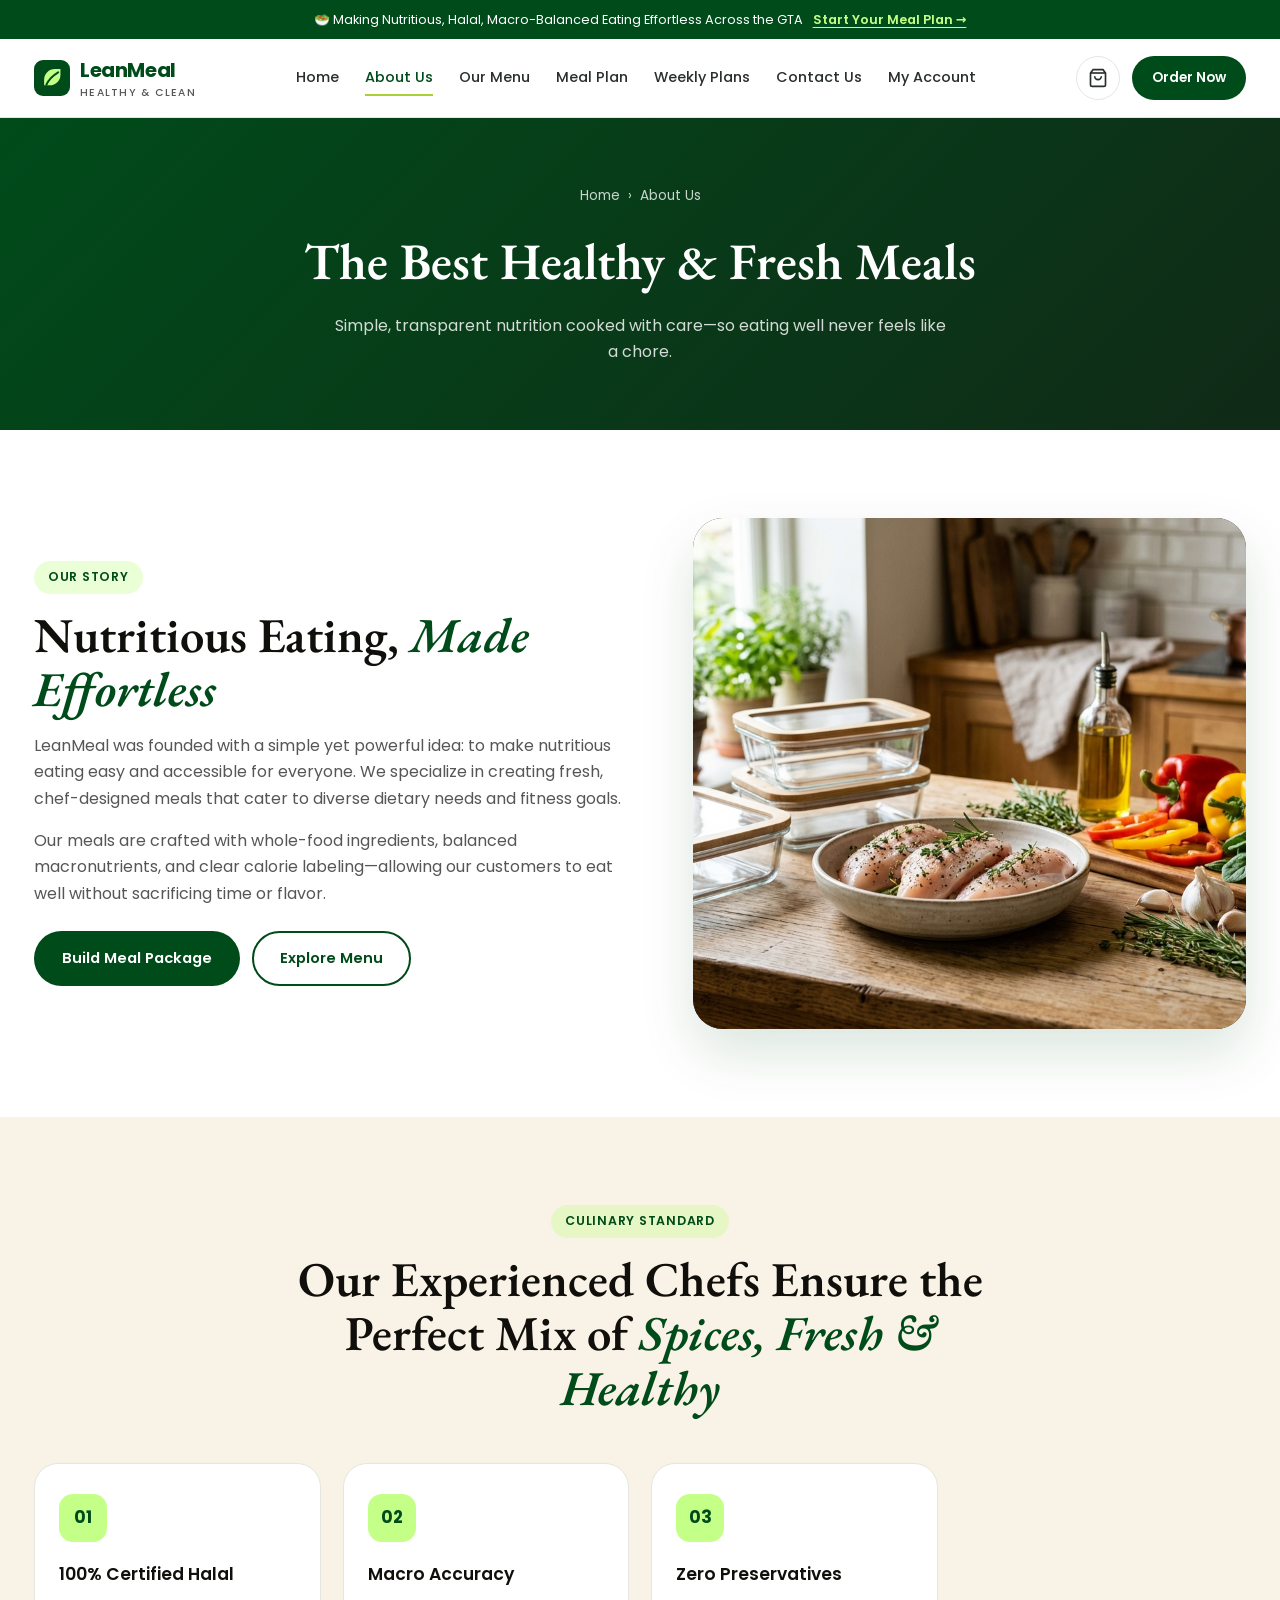
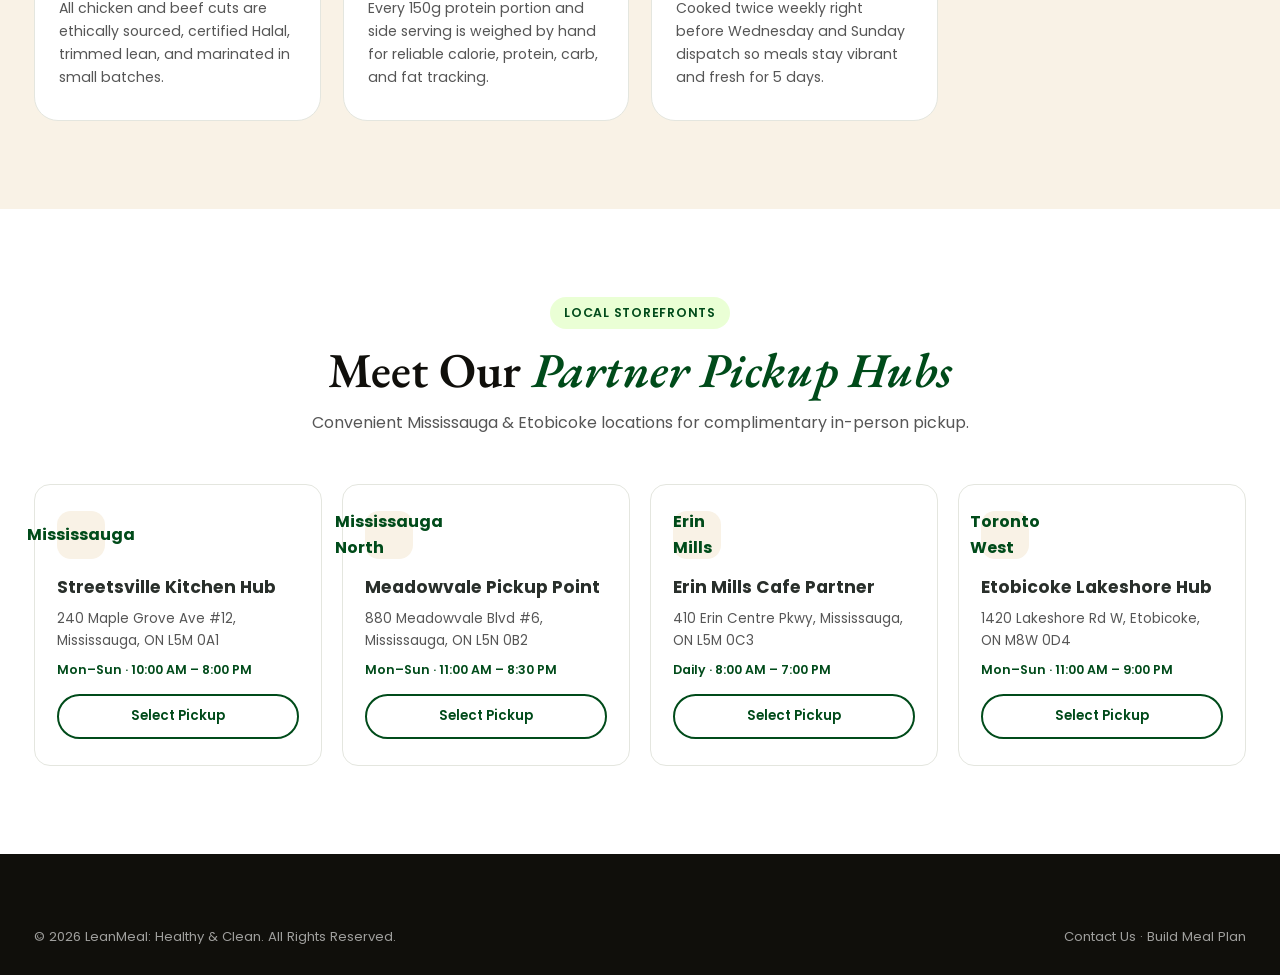
==== about-us.html @ 625c0665 "Initial commit: LeanMeal Healthy & Clean Meal Prep HTML5 Template" ====
<!DOCTYPE html>
<html lang="en">
<head>
  <meta charset="UTF-8" />
  <meta name="viewport" content="width=device-width, initial-scale=1.0" />
  <title>About Us — LeanMeal: Healthy &amp; Clean</title>
  <link rel="icon" href="assets/images/favicon.svg" type="image/svg+xml" />
  <link rel="stylesheet" href="assets/css/style.css" />
</head>
<body>

  <div class="lm-topbar">
    <div class="lm-container lm-topbar-inner">
      <span>🥗 Making Nutritious, Halal, Macro-Balanced Eating Effortless Across the GTA</span>
      <a href="meal-plan.html">Start Your Meal Plan →</a>
    </div>
  </div>

  <header class="lm-header">
    <div class="lm-container lm-header-inner">
      <a href="index.html" class="lm-logo" aria-label="LeanMeal Home">
        <svg width="36" height="36" viewBox="0 0 64 64" fill="none" aria-hidden="true">
          <rect width="64" height="64" rx="16" fill="#004B1A"/>
          <path d="M18 35C18 24.5066 26.5066 16 37 16H47V26C47 36.4934 38.4934 45 28 45H18V35Z" fill="#C4FF88"/>
          <path d="M22 44C26 35 33 28 43 22" stroke="#004B1A" stroke-width="3.5" stroke-linecap="round"/>
        </svg>
        <div>LeanMeal <span class="lm-logo-sub">Healthy &amp; Clean</span></div>
      </a>

      <nav class="lm-nav" aria-label="Primary">
        <a href="index.html">Home</a>
        <a href="about-us.html" class="active">About Us</a>
        <a href="our-menu.html">Our Menu</a>
        <a href="meal-plan.html">Meal Plan</a>
        <a href="shop.html">Weekly Plans</a>
        <a href="contact-us.html">Contact Us</a>
        <a href="account.html">My Account</a>
      </nav>

      <div class="lm-header-actions">
        <button type="button" class="lm-cart-btn" data-open-cart aria-label="Open shopping bag">
          <svg width="20" height="20" viewBox="0 0 24 24" fill="none" stroke="currentColor" stroke-width="2">
            <path d="M6 2L3 6v14a2 2 0 0 0 2 2h14a2 2 0 0 0 2-2V6l-3-4z"/>
            <line x1="3" y1="6" x2="21" y2="6"/>
            <path d="M16 10a4 4 0 0 1-8 0"/>
          </svg>
          <span class="lm-cart-badge" data-cart-count style="display:none;">0</span>
        </button>
        <a href="meal-plan.html" class="lm-btn lm-btn-primary lm-btn-sm">Order Now</a>
        <button type="button" class="lm-burger" data-open-mobile aria-label="Open menu">
          <svg width="22" height="22" viewBox="0 0 24 24" fill="none" stroke="currentColor" stroke-width="2">
            <line x1="3" y1="6" x2="21" y2="6"/>
            <line x1="3" y1="12" x2="21" y2="12"/>
            <line x1="3" y1="18" x2="21" y2="18"/>
          </svg>
        </button>
      </div>
    </div>
  </header>

  <section class="lm-page-banner">
    <div class="lm-container">
      <div class="lm-breadcrumb"><a href="index.html">Home</a> <span>›</span> <span>About Us</span></div>
      <h1>The Best Healthy &amp; Fresh Meals</h1>
      <p style="margin:0 auto; max-width:620px; color:rgba(255,255,255,0.82);">
        Simple, transparent nutrition cooked with care—so eating well never feels like a chore.
      </p>
    </div>
  </section>

  <main>
    <section class="lm-section">
      <div class="lm-container lm-hero-grid">
        <div>
          <span class="lm-eyebrow">Our Story</span>
          <h2 class="lm-section-title">Nutritious Eating, <em>Made Effortless</em></h2>
          <p style="color:var(--lm-muted); margin-bottom:16px;">
            LeanMeal was founded with a simple yet powerful idea: to make nutritious eating easy and accessible for everyone. We specialize in creating fresh, chef-designed meals that cater to diverse dietary needs and fitness goals.
          </p>
          <p style="color:var(--lm-muted); margin-bottom:24px;">
            Our meals are crafted with whole-food ingredients, balanced macronutrients, and clear calorie labeling—allowing our customers to eat well without sacrificing time or flavor.
          </p>
          <div style="display:flex; gap:12px; flex-wrap:wrap;">
            <a href="meal-plan.html" class="lm-btn lm-btn-primary">Build Meal Package</a>
            <a href="our-menu.html" class="lm-btn lm-btn-outline">Explore Menu</a>
          </div>
        </div>
        <div class="lm-hero-frame">
          <img src="assets/images/about-kitchen.png" alt="Fresh ingredients on chef preparation table" />
        </div>
      </div>
    </section>

    <section class="lm-section lm-section-cream">
      <div class="lm-container">
        <div class="lm-section-header">
          <span class="lm-eyebrow">Culinary Standard</span>
          <h2 class="lm-section-title">Our Experienced Chefs Ensure the Perfect Mix of <em>Spices, Fresh &amp; Healthy</em></h2>
        </div>

        <div class="lm-steps-grid lm-steps-grid-3">
          <article class="lm-step-card">
            <div class="lm-step-num">01</div>
            <h3>100% Certified Halal</h3>
            <p>All chicken and beef cuts are ethically sourced, certified Halal, trimmed lean, and marinated in small batches.</p>
          </article>
          <article class="lm-step-card">
            <div class="lm-step-num">02</div>
            <h3>Macro Accuracy</h3>
            <p>Every 150g protein portion and side serving is weighed by hand for reliable calorie, protein, carb, and fat tracking.</p>
          </article>
          <article class="lm-step-card">
            <div class="lm-step-num">03</div>
            <h3>Zero Preservatives</h3>
            <p>Cooked twice weekly right before Wednesday and Sunday dispatch so meals stay vibrant and fresh for 5 days.</p>
          </article>
        </div>
      </div>
    </section>

    <section class="lm-section">
      <div class="lm-container">
        <div class="lm-section-header">
          <span class="lm-eyebrow">Local Storefronts</span>
          <h2 class="lm-section-title">Meet Our <em>Partner Pickup Hubs</em></h2>
          <p class="lm-section-lead">Convenient Mississauga &amp; Etobicoke locations for complimentary in-person pickup.</p>
        </div>
        <div class="lm-partners-grid" id="lm-about-partners"></div>
      </div>
    </section>
  </main>

  <footer class="lm-footer">
    <div class="lm-container">
      <div class="lm-footer-bottom" style="padding-top:0;">
        <span>&copy; 2026 LeanMeal: Healthy &amp; Clean. All Rights Reserved.</span>
        <span><a href="contact-us.html">Contact Us</a> · <a href="meal-plan.html">Build Meal Plan</a></span>
      </div>
    </div>
  </footer>

  <script src="assets/js/data.js"></script>
  <script src="assets/js/app.js"></script>
  <script>
    document.addEventListener('DOMContentLoaded', () => {
      const Data = window.LEANMEAL_DATA;
      const App = window.LeanMealApp;
      const el = document.getElementById('lm-about-partners');
      if (el) {
        el.innerHTML = Data.partners.map(p => `
          <article class="lm-partner-card">
            <div>
              <div class="lm-partner-badge">${App.escapeHtml(p.badge)}</div>
              <h3 style="margin:14px 0 6px; font-size:1.08rem;">${App.escapeHtml(p.name)}</h3>
              <p style="margin:0 0 8px; font-size:0.84rem; color:var(--lm-muted);">${App.escapeHtml(p.address)}</p>
              <div style="font-size:0.78rem; font-weight:600; color:var(--lm-forest);">${App.escapeHtml(p.hours)}</div>
            </div>
            <a href="meal-plan.html" class="lm-btn lm-btn-outline lm-btn-sm">Select Pickup</a>
          </article>
        `).join('');
      }
    });
  </script>
</body>
</html>
---- assets/css/style.css ----
/* ==========================================================================
   LeanMeal — Healthy & Clean Meal Prep Template
   Design Tokens, Layout System, Wizard, Cart & Responsive Styles
   ========================================================================== */

@import url('https://fonts.googleapis.com/css2?family=EB+Garamond:ital,wght@0,400..700;1,400..700&family=Poppins:wght@300;400;500;600;700;800&display=swap');

:root {
  --lm-forest: #004b1a;
  --lm-forest-deep: #003512;
  --lm-lime: #c4ff88;
  --lm-lime-rich: #abcf36;
  --lm-lime-hover: #8ab928;
  --lm-slate: #292f2b;
  --lm-ink: #100f0b;
  --lm-muted: #565656;
  --lm-cream: #f9f2e6;
  --lm-cream-soft: #fcfaf5;
  --lm-mist: #f4f6f2;
  --lm-white: #ffffff;
  --lm-border: #e4e6df;
  --lm-danger: #c62828;
  --lm-success: #2e7d32;
  --lm-font-sans: 'Poppins', system-ui, -apple-system, sans-serif;
  --lm-font-serif: 'EB Garamond', Georgia, serif;
  --lm-radius-sm: 10px;
  --lm-radius-md: 16px;
  --lm-radius-lg: 24px;
  --lm-radius-pill: 999px;
  --lm-shadow-sm: 0 4px 16px rgba(16, 15, 11, 0.05);
  --lm-shadow-md: 0 12px 32px rgba(16, 15, 11, 0.08);
  --lm-shadow-lg: 0 24px 54px rgba(0, 75, 26, 0.14);
  --lm-transition: all 0.28s cubic-bezier(0.22, 1, 0.36, 1);
}

*, *::before, *::after {
  box-sizing: border-box;
}

html {
  scroll-behavior: smooth;
  font-size: 16px;
}

body {
  margin: 0;
  font-family: var(--lm-font-sans);
  color: var(--lm-slate);
  background-color: var(--lm-white);
  line-height: 1.65;
  -webkit-font-smoothing: antialiased;
  overflow-x: clip;
}

img {
  max-width: 100%;
  display: block;
}

a {
  color: inherit;
  text-decoration: none;
}

button, input, select, textarea {
  font-family: inherit;
}

.lm-container {
  width: 100%;
  max-width: 1260px;
  margin: 0 auto;
  padding: 0 24px;
}

.lm-serif {
  font-family: var(--lm-font-serif);
}

.lm-eyebrow {
  display: inline-flex;
  align-items: center;
  gap: 8px;
  padding: 6px 14px;
  border-radius: var(--lm-radius-pill);
  background: rgba(196, 255, 136, 0.35);
  color: var(--lm-forest);
  font-size: 0.78rem;
  font-weight: 600;
  letter-spacing: 0.06em;
  text-transform: uppercase;
}

.lm-eyebrow-dark {
  background: rgba(196, 255, 136, 0.16);
  color: var(--lm-lime);
}

.lm-section {
  padding: 88px 0;
}

.lm-section-cream {
  background-color: var(--lm-cream);
}

.lm-section-mist {
  background-color: var(--lm-mist);
}

.lm-section-dark {
  background-color: var(--lm-slate);
  color: var(--lm-white);
}

.lm-section-forest {
  background: linear-gradient(135deg, var(--lm-forest) 0%, #0a3618 100%);
  color: var(--lm-white);
}

.lm-section-header {
  max-width: 720px;
  margin: 0 auto 48px;
  text-align: center;
}

.lm-section-title {
  margin: 14px 0 12px;
  font-family: var(--lm-font-serif);
  font-size: clamp(2.1rem, 3.8vw, 3.25rem);
  font-weight: 600;
  line-height: 1.12;
  color: var(--lm-ink);
}

.lm-section-dark .lm-section-title,
.lm-section-forest .lm-section-title {
  color: var(--lm-white);
}

.lm-section-title em {
  font-style: italic;
  color: var(--lm-forest);
}

.lm-section-dark .lm-section-title em,
.lm-section-forest .lm-section-title em {
  color: var(--lm-lime);
}

.lm-section-lead {
  margin: 0;
  color: var(--lm-muted);
  font-size: 1rem;
}

.lm-section-dark .lm-section-lead,
.lm-section-forest .lm-section-lead {
  color: rgba(255, 255, 255, 0.8);
}

/* Buttons */
.lm-btn {
  display: inline-flex;
  align-items: center;
  justify-content: center;
  gap: 8px;
  padding: 13px 26px;
  border-radius: var(--lm-radius-pill);
  font-size: 0.92rem;
  font-weight: 600;
  border: 2px solid transparent;
  cursor: pointer;
  transition: var(--lm-transition);
  white-space: nowrap;
}

.lm-btn-primary {
  background-color: var(--lm-forest);
  color: var(--lm-white);
}

.lm-btn-primary:hover {
  background-color: var(--lm-forest-deep);
  transform: translateY(-2px);
  box-shadow: var(--lm-shadow-md);
}

.lm-btn-lime {
  background-color: var(--lm-lime);
  color: var(--lm-forest);
}

.lm-btn-lime:hover {
  background-color: #b4f570;
  transform: translateY(-2px);
  box-shadow: 0 10px 26px rgba(196, 255, 136, 0.35);
}

.lm-btn-outline {
  background-color: transparent;
  border-color: var(--lm-forest);
  color: var(--lm-forest);
}

.lm-btn-outline:hover {
  background-color: var(--lm-forest);
  color: var(--lm-white);
}

.lm-btn-outline-light {
  background-color: transparent;
  border-color: rgba(255, 255, 255, 0.4);
  color: var(--lm-white);
}

.lm-btn-outline-light:hover {
  border-color: var(--lm-lime);
  color: var(--lm-lime);
}

.lm-btn-sm {
  padding: 9px 18px;
  font-size: 0.84rem;
}

.lm-btn:disabled {
  opacity: 0.48;
  cursor: not-allowed;
  transform: none !important;
}

/* Announcement Bar */
.lm-topbar {
  background-color: var(--lm-forest);
  color: var(--lm-white);
  font-size: 0.8rem;
  padding: 9px 0;
  text-align: center;
}

.lm-topbar-inner {
  display: flex;
  align-items: center;
  justify-content: center;
  flex-wrap: wrap;
  gap: 10px;
}

.lm-topbar a {
  color: var(--lm-lime);
  font-weight: 600;
  text-decoration: underline;
  text-underline-offset: 3px;
}

/* Header & Navigation */
.lm-header {
  position: sticky;
  top: 0;
  z-index: 900;
  background: rgba(255, 255, 255, 0.94);
  backdrop-filter: blur(14px);
  border-bottom: 1px solid var(--lm-border);
  transition: var(--lm-transition);
}

.lm-header.scrolled {
  box-shadow: var(--lm-shadow-sm);
}

.lm-header-inner {
  display: flex;
  align-items: center;
  justify-content: space-between;
  gap: 20px;
  height: 78px;
}

.lm-logo {
  display: inline-flex;
  align-items: center;
  gap: 10px;
  font-weight: 700;
  font-size: 1.25rem;
  color: var(--lm-forest);
  letter-spacing: -0.02em;
}

.lm-logo-sub {
  display: block;
  font-size: 0.66rem;
  font-weight: 500;
  letter-spacing: 0.12em;
  text-transform: uppercase;
  color: var(--lm-muted);
  margin-top: -3px;
}

.lm-nav {
  display: flex;
  align-items: center;
  gap: 26px;
}

.lm-nav a {
  font-size: 0.9rem;
  font-weight: 500;
  color: var(--lm-slate);
  position: relative;
  padding: 6px 0;
  transition: color 0.2s ease;
}

.lm-nav a:hover,
.lm-nav a.active {
  color: var(--lm-forest);
}

.lm-nav a::after {
  content: '';
  position: absolute;
  left: 0;
  bottom: 0;
  width: 0;
  height: 2px;
  background: var(--lm-lime-rich);
  transition: width 0.25s ease;
}

.lm-nav a:hover::after,
.lm-nav a.active::after {
  width: 100%;
}

.lm-header-actions {
  display: flex;
  align-items: center;
  gap: 12px;
}

.lm-cart-btn {
  position: relative;
  width: 44px;
  height: 44px;
  border-radius: 50%;
  border: 1px solid var(--lm-border);
  background: var(--lm-white);
  color: var(--lm-slate);
  display: inline-flex;
  align-items: center;
  justify-content: center;
  cursor: pointer;
  transition: var(--lm-transition);
}

.lm-cart-btn:hover {
  border-color: var(--lm-forest);
  color: var(--lm-forest);
  background: var(--lm-mist);
}

.lm-cart-badge {
  position: absolute;
  top: -4px;
  right: -4px;
  min-width: 20px;
  height: 20px;
  padding: 0 5px;
  border-radius: 999px;
  background: var(--lm-forest);
  color: var(--lm-lime);
  font-size: 0.7rem;
  font-weight: 700;
  display: inline-flex;
  align-items: center;
  justify-content: center;
}

.lm-burger {
  display: none;
  width: 44px;
  height: 44px;
  border-radius: 10px;
  border: 1px solid var(--lm-border);
  background: var(--lm-white);
  color: var(--lm-slate);
  align-items: center;
  justify-content: center;
  cursor: pointer;
}

/* Mobile Drawer */
.lm-mobile-nav {
  position: fixed;
  inset: 0;
  z-index: 1100;
  display: none;
}

.lm-mobile-nav.open {
  display: block;
}

.lm-backdrop {
  position: absolute;
  inset: 0;
  background: rgba(16, 15, 11, 0.55);
  backdrop-filter: blur(4px);
}

.lm-mobile-panel {
  position: absolute;
  top: 0;
  right: 0;
  width: min(340px, 88vw);
  height: 100%;
  background: var(--lm-white);
  padding: 24px;
  display: flex;
  flex-direction: column;
  gap: 18px;
  box-shadow: var(--lm-shadow-lg);
  overflow-y: auto;
}

.lm-mobile-links {
  display: flex;
  flex-direction: column;
  gap: 6px;
}

.lm-mobile-links a {
  padding: 12px 14px;
  border-radius: var(--lm-radius-sm);
  font-weight: 500;
  color: var(--lm-slate);
}

.lm-mobile-links a.active,
.lm-mobile-links a:hover {
  background: var(--lm-mist);
  color: var(--lm-forest);
}

/* Hero Section */
.lm-hero {
  background: linear-gradient(180deg, var(--lm-cream) 0%, #ffffff 100%);
  padding: 58px 0 84px;
  position: relative;
  overflow: hidden;
}

.lm-hero-grid {
  display: grid;
  grid-template-columns: 1.05fr 0.95fr;
  gap: 48px;
  align-items: center;
}

.lm-hero-title {
  margin: 18px 0 18px;
  font-family: var(--lm-font-serif);
  font-size: clamp(2.7rem, 5vw, 4.35rem);
  font-weight: 600;
  line-height: 1.04;
  color: var(--lm-ink);
}

.lm-hero-title em {
  font-style: italic;
  color: var(--lm-forest);
}

.lm-hero-copy {
  font-size: 1.05rem;
  color: var(--lm-muted);
  margin: 0 0 28px;
  max-width: 560px;
}

.lm-hero-cta {
  display: flex;
  flex-wrap: wrap;
  gap: 14px;
  margin-bottom: 34px;
}

.lm-hero-stats {
  display: grid;
  grid-template-columns: repeat(3, minmax(0, 1fr));
  gap: 16px;
  padding-top: 24px;
  border-top: 1px solid var(--lm-border);
}

.lm-stat-num {
  font-family: var(--lm-font-serif);
  font-size: 1.85rem;
  font-weight: 700;
  color: var(--lm-forest);
  line-height: 1;
}

.lm-stat-label {
  font-size: 0.78rem;
  color: var(--lm-muted);
  margin-top: 4px;
}

.lm-hero-visual {
  position: relative;
}

.lm-hero-frame {
  border-radius: 30px;
  overflow: hidden;
  box-shadow: var(--lm-shadow-lg);
  aspect-ratio: 4 / 3.7;
  background: var(--lm-slate);
}

.lm-hero-frame img {
  width: 100%;
  height: 100%;
  object-fit: cover;
}

.lm-float-card {
  position: absolute;
  background: rgba(255, 255, 255, 0.96);
  backdrop-filter: blur(12px);
  border-radius: var(--lm-radius-md);
  padding: 14px 18px;
  box-shadow: var(--lm-shadow-md);
  border: 1px solid rgba(0, 75, 26, 0.08);
}

.lm-float-top {
  top: 22px;
  left: -22px;
}

.lm-float-bottom {
  bottom: 24px;
  right: -18px;
  display: flex;
  align-items: center;
  gap: 12px;
}

.lm-macro-pill-row {
  display: flex;
  flex-wrap: wrap;
  gap: 6px;
  margin-top: 8px;
}

.lm-macro-pill {
  display: inline-flex;
  align-items: center;
  gap: 4px;
  padding: 3px 9px;
  border-radius: var(--lm-radius-pill);
  font-size: 0.72rem;
  font-weight: 600;
  background: var(--lm-mist);
  color: var(--lm-slate);
}

.lm-macro-pill.pro {
  background: rgba(196, 255, 136, 0.45);
  color: var(--lm-forest);
}

/* 4-Step & 3-Step Process */
.lm-steps-grid-3 {
  grid-template-columns: repeat(3, minmax(0, 1fr));
}

.lm-modal-split {
  display: grid;
  grid-template-columns: 1fr 1.15fr;
  gap: 20px;
  align-items: center;
  margin-bottom: 20px;
}

.lm-modal-macros {
  display: grid;
  grid-template-columns: repeat(2, minmax(0, 1fr));
  gap: 10px;
}

.lm-drawer-actions {
  display: grid;
  grid-template-columns: 1fr 1fr;
  gap: 10px;
  margin-top: 14px;
}

/* 4-Step Process */
.lm-steps-grid {
  display: grid;
  grid-template-columns: repeat(4, minmax(0, 1fr));
  gap: 22px;
}

.lm-step-card {
  background: var(--lm-white);
  border: 1px solid var(--lm-border);
  border-radius: var(--lm-radius-lg);
  padding: 30px 24px;
  position: relative;
  transition: var(--lm-transition);
}

.lm-step-card:hover {
  transform: translateY(-6px);
  box-shadow: var(--lm-shadow-md);
  border-color: var(--lm-lime-rich);
}

.lm-step-num {
  width: 48px;
  height: 48px;
  border-radius: 14px;
  background: var(--lm-lime);
  color: var(--lm-forest);
  font-weight: 700;
  font-size: 1.05rem;
  display: flex;
  align-items: center;
  justify-content: center;
  margin-bottom: 18px;
}

.lm-step-card h3 {
  margin: 0 0 8px;
  font-size: 1.08rem;
  font-weight: 600;
  color: var(--lm-ink);
}

.lm-step-card p {
  margin: 0;
  font-size: 0.88rem;
  color: var(--lm-muted);
}

/* Weekly Plans Showcase */
.lm-weekly-banner {
  border-radius: 30px;
  background: linear-gradient(135deg, var(--lm-slate) 0%, #152419 100%);
  color: var(--lm-white);
  padding: 52px;
  display: grid;
  grid-template-columns: 1fr 1.15fr;
  gap: 38px;
  align-items: center;
  box-shadow: var(--lm-shadow-lg);
}

.lm-plan-cards-pair {
  display: grid;
  grid-template-columns: repeat(2, minmax(0, 1fr));
  gap: 20px;
}

.lm-plan-mini {
  background: rgba(255, 255, 255, 0.07);
  border: 1px solid rgba(255, 255, 255, 0.14);
  border-radius: var(--lm-radius-md);
  padding: 26px 22px;
  display: flex;
  flex-direction: column;
  justify-content: space-between;
  transition: var(--lm-transition);
}

.lm-plan-mini:hover {
  background: rgba(255, 255, 255, 0.11);
  border-color: var(--lm-lime);
  transform: translateY(-4px);
}

.lm-plan-price {
  font-family: var(--lm-font-serif);
  font-size: 2.25rem;
  font-weight: 700;
  color: var(--lm-lime);
  line-height: 1.1;
  margin: 12px 0 8px;
}

/* Category Tabs & Filters */
.lm-tabs-row {
  display: flex;
  flex-wrap: wrap;
  justify-content: center;
  gap: 10px;
  margin-bottom: 32px;
}

.lm-tab-btn {
  padding: 10px 22px;
  border-radius: var(--lm-radius-pill);
  border: 1px solid var(--lm-border);
  background: var(--lm-white);
  color: var(--lm-slate);
  font-size: 0.9rem;
  font-weight: 600;
  cursor: pointer;
  transition: var(--lm-transition);
}

.lm-tab-btn:hover {
  border-color: var(--lm-forest);
  color: var(--lm-forest);
}

.lm-tab-btn.active {
  background: var(--lm-forest);
  border-color: var(--lm-forest);
  color: var(--lm-lime);
}

.lm-filter-toolbar {
  display: flex;
  flex-wrap: wrap;
  align-items: center;
  justify-content: space-between;
  gap: 16px;
  margin-bottom: 30px;
  padding: 16px 20px;
  background: var(--lm-mist);
  border-radius: var(--lm-radius-md);
}

.lm-search-input {
  flex: 1;
  min-width: 220px;
  padding: 10px 16px;
  border-radius: var(--lm-radius-pill);
  border: 1px solid var(--lm-border);
  background: var(--lm-white);
  font-size: 0.9rem;
  outline: none;
}

.lm-search-input:focus {
  border-color: var(--lm-forest);
}

.lm-chip-group {
  display: flex;
  flex-wrap: wrap;
  gap: 8px;
}

.lm-chip {
  padding: 7px 14px;
  border-radius: var(--lm-radius-pill);
  border: 1px solid var(--lm-border);
  background: var(--lm-white);
  font-size: 0.8rem;
  font-weight: 500;
  cursor: pointer;
  transition: var(--lm-transition);
}

.lm-chip.active {
  background: var(--lm-lime);
  border-color: var(--lm-lime-rich);
  color: var(--lm-forest);
  font-weight: 600;
}

/* Dish Grid & Cards */
.lm-dish-grid {
  display: grid;
  grid-template-columns: repeat(4, minmax(0, 1fr));
  gap: 24px;
}

.lm-dish-card {
  background: var(--lm-white);
  border: 1px solid var(--lm-border);
  border-radius: var(--lm-radius-md);
  overflow: hidden;
  display: flex;
  flex-direction: column;
  transition: var(--lm-transition);
}

.lm-dish-card:hover {
  transform: translateY(-5px);
  box-shadow: var(--lm-shadow-md);
  border-color: rgba(0, 75, 26, 0.25);
}

.lm-dish-media {
  position: relative;
  aspect-ratio: 4 / 3;
  background: var(--lm-mist);
  overflow: hidden;
}

.lm-dish-media img {
  width: 100%;
  height: 100%;
  object-fit: cover;
  transition: transform 0.45s ease;
}

.lm-dish-card:hover .lm-dish-media img {
  transform: scale(1.06);
}

.lm-dish-badges {
  position: absolute;
  top: 12px;
  left: 12px;
  right: 12px;
  display: flex;
  justify-content: space-between;
  align-items: flex-start;
  pointer-events: none;
}

.lm-badge {
  display: inline-flex;
  align-items: center;
  padding: 4px 10px;
  border-radius: var(--lm-radius-pill);
  font-size: 0.7rem;
  font-weight: 700;
  letter-spacing: 0.03em;
}

.lm-badge-halal {
  background: rgba(0, 75, 26, 0.9);
  color: var(--lm-lime);
}

.lm-badge-cal {
  background: rgba(255, 255, 255, 0.95);
  color: var(--lm-ink);
}

.lm-dish-body {
  padding: 18px;
  display: flex;
  flex-direction: column;
  flex: 1;
}

.lm-dish-title {
  margin: 0 0 8px;
  font-size: 1.02rem;
  font-weight: 600;
  color: var(--lm-ink);
  line-height: 1.3;
}

.lm-dish-desc {
  margin: 0 0 14px;
  font-size: 0.82rem;
  color: var(--lm-muted);
  display: -webkit-box;
  -webkit-line-clamp: 3;
  -webkit-box-orient: vertical;
  overflow: hidden;
  flex: 1;
}

.lm-dish-footer {
  display: flex;
  align-items: center;
  justify-content: space-between;
  gap: 10px;
  padding-top: 14px;
  border-top: 1px solid var(--lm-border);
  margin-top: 12px;
}

.lm-dish-price {
  font-size: 1.12rem;
  font-weight: 700;
  color: var(--lm-forest);
}

.lm-dish-actions {
  display: flex;
  gap: 8px;
}

.lm-icon-btn {
  width: 36px;
  height: 36px;
  border-radius: 50%;
  border: 1px solid var(--lm-border);
  background: var(--lm-white);
  color: var(--lm-slate);
  display: inline-flex;
  align-items: center;
  justify-content: center;
  cursor: pointer;
  transition: var(--lm-transition);
}

.lm-icon-btn:hover {
  border-color: var(--lm-forest);
  background: var(--lm-mist);
  color: var(--lm-forest);
}

/* Lead / Inquiry Form Banner */
.lm-inquiry-wrap {
  display: grid;
  grid-template-columns: 0.95fr 1.05fr;
  gap: 44px;
  align-items: center;
}

.lm-form-card {
  background: var(--lm-white);
  border-radius: var(--lm-radius-lg);
  padding: 36px;
  box-shadow: var(--lm-shadow-md);
  border: 1px solid var(--lm-border);
}

.lm-form-grid {
  display: grid;
  grid-template-columns: repeat(2, minmax(0, 1fr));
  gap: 16px;
}

.lm-field {
  display: flex;
  flex-direction: column;
  gap: 6px;
}

.lm-field.full {
  grid-column: 1 / -1;
}

.lm-field label {
  font-size: 0.82rem;
  font-weight: 600;
  color: var(--lm-slate);
}

.lm-input,
.lm-select,
.lm-textarea {
  width: 100%;
  padding: 12px 15px;
  border-radius: var(--lm-radius-sm);
  border: 1px solid var(--lm-border);
  background: var(--lm-cream-soft);
  color: var(--lm-ink);
  font-size: 0.92rem;
  outline: none;
  transition: border-color 0.2s ease, box-shadow 0.2s ease;
}

.lm-input:focus,
.lm-select:focus,
.lm-textarea:focus {
  border-color: var(--lm-forest);
  background: var(--lm-white);
  box-shadow: 0 0 0 3px rgba(0, 75, 26, 0.1);
}

/* Partner Locations */
.lm-partners-grid {
  display: grid;
  grid-template-columns: repeat(4, minmax(0, 1fr));
  gap: 20px;
}

.lm-partner-card {
  background: var(--lm-white);
  border: 1px solid var(--lm-border);
  border-radius: var(--lm-radius-md);
  padding: 26px 22px;
  display: flex;
  flex-direction: column;
  justify-content: space-between;
  gap: 14px;
  transition: var(--lm-transition);
}

.lm-partner-card:hover {
  transform: translateY(-4px);
  box-shadow: var(--lm-shadow-md);
  border-color: var(--lm-forest);
}

.lm-partner-badge {
  width: 48px;
  height: 48px;
  border-radius: 14px;
  background: var(--lm-cream);
  color: var(--lm-forest);
  font-weight: 700;
  display: flex;
  align-items: center;
  justify-content: center;
}

/* Social / Community Strip */
.lm-social-grid {
  display: grid;
  grid-template-columns: repeat(4, minmax(0, 1fr));
  gap: 16px;
}

.lm-social-tile {
  position: relative;
  aspect-ratio: 1 / 1;
  border-radius: var(--lm-radius-md);
  overflow: hidden;
  background: var(--lm-slate);
}

.lm-social-tile img {
  width: 100%;
  height: 100%;
  object-fit: cover;
  transition: transform 0.45s ease;
}

.lm-social-tile:hover img {
  transform: scale(1.08);
}

.lm-social-overlay {
  position: absolute;
  inset: 0;
  background: linear-gradient(to top, rgba(16, 15, 11, 0.85) 0%, transparent 60%);
  padding: 18px;
  display: flex;
  align-items: flex-end;
  color: var(--lm-white);
  font-size: 0.82rem;
  font-weight: 500;
}

/* Page Banner (Subpages) */
.lm-page-banner {
  background: linear-gradient(135deg, var(--lm-forest) 0%, #102a17 100%);
  color: var(--lm-white);
  padding: 64px 0;
  text-align: center;
}

.lm-page-banner h1 {
  margin: 10px 0 10px;
  font-family: var(--lm-font-serif);
  font-size: clamp(2.2rem, 4vw, 3.3rem);
  font-weight: 600;
}

.lm-breadcrumb {
  display: inline-flex;
  align-items: center;
  gap: 8px;
  font-size: 0.85rem;
  color: rgba(255, 255, 255, 0.78);
}

.lm-breadcrumb a:hover {
  color: var(--lm-lime);
}

/* Footer */
.lm-footer {
  background: var(--lm-ink);
  color: rgba(255, 255, 255, 0.82);
  padding: 72px 0 28px;
}

.lm-footer-grid {
  display: grid;
  grid-template-columns: 1.3fr 1fr 1fr 1fr;
  gap: 36px;
  padding-bottom: 42px;
  border-bottom: 1px solid rgba(255, 255, 255, 0.12);
}

.lm-footer h4 {
  color: var(--lm-white);
  font-size: 1rem;
  margin: 0 0 16px;
}

.lm-footer ul {
  list-style: none;
  padding: 0;
  margin: 0;
  display: flex;
  flex-direction: column;
  gap: 10px;
  font-size: 0.88rem;
}

.lm-footer a:hover {
  color: var(--lm-lime);
}

.lm-footer-bottom {
  padding-top: 24px;
  display: flex;
  flex-wrap: wrap;
  justify-content: space-between;
  align-items: center;
  gap: 14px;
  font-size: 0.82rem;
  color: rgba(255, 255, 255, 0.6);
}

/* ==========================================================================
   Meal Plan Customizer Wizard (meal-plan.html)
   ========================================================================== */
.lm-wizard-shell {
  max-width: 1120px;
  margin: 0 auto;
}

.lm-stepper {
  display: grid;
  grid-template-columns: repeat(6, minmax(0, 1fr));
  gap: 10px;
  margin-bottom: 32px;
}

.lm-step-pill {
  background: var(--lm-mist);
  border: 1px solid var(--lm-border);
  border-radius: var(--lm-radius-md);
  padding: 12px 10px;
  text-align: center;
  cursor: pointer;
  transition: var(--lm-transition);
}

.lm-step-pill span {
  display: block;
  font-size: 0.7rem;
  font-weight: 700;
  color: var(--lm-muted);
  text-transform: uppercase;
}

.lm-step-pill strong {
  display: block;
  font-size: 0.82rem;
  color: var(--lm-slate);
  margin-top: 2px;
}

.lm-step-pill.active {
  background: var(--lm-forest);
  border-color: var(--lm-forest);
  color: var(--lm-white);
}

.lm-step-pill.active span {
  color: var(--lm-lime);
}

.lm-step-pill.active strong {
  color: var(--lm-white);
}

.lm-step-pill.done {
  background: rgba(196, 255, 136, 0.35);
  border-color: var(--lm-lime-rich);
}

.lm-wizard-card {
  background: var(--lm-white);
  border: 1px solid var(--lm-border);
  border-radius: var(--lm-radius-lg);
  padding: 36px;
  box-shadow: var(--lm-shadow-sm);
}

.lm-package-grid {
  display: grid;
  grid-template-columns: repeat(4, minmax(0, 1fr));
  gap: 20px;
  margin-top: 24px;
}

.lm-package-card {
  position: relative;
  border: 2px solid var(--lm-border);
  border-radius: var(--lm-radius-md);
  padding: 28px 20px;
  text-align: center;
  background: var(--lm-white);
  cursor: pointer;
  transition: var(--lm-transition);
}

.lm-package-card:hover {
  border-color: var(--lm-lime-rich);
  transform: translateY(-4px);
}

.lm-package-card.selected {
  border-color: var(--lm-forest);
  background: linear-gradient(180deg, rgba(196, 255, 136, 0.22) 0%, #ffffff 100%);
  box-shadow: var(--lm-shadow-md);
}

.lm-package-count {
  font-family: var(--lm-font-serif);
  font-size: 3rem;
  font-weight: 700;
  color: var(--lm-forest);
  line-height: 1;
}

.lm-package-tag {
  position: absolute;
  top: -12px;
  left: 50%;
  transform: translateX(-50%);
  background: var(--lm-forest);
  color: var(--lm-lime);
  padding: 3px 12px;
  border-radius: var(--lm-radius-pill);
  font-size: 0.7rem;
  font-weight: 700;
  white-space: nowrap;
}

/* FAQ Accordion */
.lm-faq-list {
  display: grid;
  gap: 12px;
  margin-top: 24px;
}

.lm-faq-item {
  border: 1px solid var(--lm-border);
  border-radius: var(--lm-radius-md);
  background: var(--lm-white);
  overflow: hidden;
}

.lm-faq-trigger {
  width: 100%;
  padding: 18px 22px;
  background: transparent;
  border: 0;
  display: flex;
  align-items: center;
  justify-content: space-between;
  gap: 16px;
  text-align: left;
  font-size: 0.96rem;
  font-weight: 600;
  color: var(--lm-ink);
  cursor: pointer;
}

.lm-faq-body {
  padding: 0 22px 18px;
  font-size: 0.9rem;
  color: var(--lm-muted);
  display: none;
}

.lm-faq-item.open .lm-faq-body {
  display: block;
}

.lm-faq-item.open .lm-faq-plus {
  transform: rotate(45deg);
}

.lm-faq-plus {
  font-size: 1.3rem;
  font-weight: 600;
  color: var(--lm-forest);
  transition: transform 0.25s ease;
}

/* Wizard Step 2 Protein Counter & Cards */
.lm-sticky-meter {
  position: sticky;
  top: 86px;
  z-index: 50;
  background: var(--lm-slate);
  color: var(--lm-white);
  border-radius: var(--lm-radius-md);
  padding: 16px 22px;
  display: flex;
  flex-wrap: wrap;
  align-items: center;
  justify-content: space-between;
  gap: 16px;
  margin-bottom: 24px;
  box-shadow: var(--lm-shadow-md);
}

.lm-progress-track {
  flex: 1;
  min-width: 180px;
  height: 10px;
  border-radius: 999px;
  background: rgba(255, 255, 255, 0.16);
  overflow: hidden;
}

.lm-progress-fill {
  height: 100%;
  background: var(--lm-lime);
  border-radius: 999px;
  transition: width 0.3s ease;
}

.lm-qty-stepper {
  display: inline-flex;
  align-items: center;
  border: 1px solid var(--lm-border);
  border-radius: var(--lm-radius-pill);
  overflow: hidden;
  background: var(--lm-white);
}

.lm-qty-stepper button {
  width: 34px;
  height: 34px;
  border: 0;
  background: var(--lm-mist);
  color: var(--lm-ink);
  font-weight: 700;
  cursor: pointer;
}

.lm-qty-stepper button:hover {
  background: var(--lm-lime);
  color: var(--lm-forest);
}

.lm-qty-stepper span {
  min-width: 34px;
  text-align: center;
  font-weight: 600;
  font-size: 0.9rem;
}

/* Sides Plate Cards */
.lm-plate-box {
  border: 1px solid var(--lm-border);
  border-radius: var(--lm-radius-md);
  padding: 20px;
  background: var(--lm-cream-soft);
  margin-bottom: 16px;
}

.lm-plate-header {
  display: flex;
  flex-wrap: wrap;
  align-items: center;
  justify-content: space-between;
  gap: 12px;
  margin-bottom: 14px;
}

.lm-sides-row {
  display: grid;
  grid-template-columns: 1fr 1fr;
  gap: 16px;
}

.lm-cascade-bar {
  margin-top: 14px;
  padding-top: 12px;
  border-top: 1px dashed var(--lm-border);
  display: flex;
  flex-wrap: wrap;
  align-items: center;
  gap: 10px;
  font-size: 0.84rem;
}

/* Schedule & Add-on Cards */
.lm-schedule-grid {
  display: grid;
  grid-template-columns: 1fr 1fr;
  gap: 20px;
  margin-top: 20px;
}

.lm-delivery-split-card {
  border: 2px solid var(--lm-forest);
  background: rgba(196, 255, 136, 0.16);
  border-radius: var(--lm-radius-md);
  padding: 20px;
}

.lm-addon-drawer {
  border: 1px solid var(--lm-border);
  border-radius: var(--lm-radius-md);
  background: var(--lm-cream-soft);
  margin-bottom: 24px;
  overflow: hidden;
}

.lm-addon-toggle {
  width: 100%;
  padding: 18px 22px;
  border: 0;
  background: transparent;
  display: flex;
  align-items: center;
  justify-content: space-between;
  cursor: pointer;
  text-align: left;
}

.lm-addon-list {
  padding: 0 22px 22px;
  display: grid;
  grid-template-columns: repeat(2, minmax(0, 1fr));
  gap: 14px;
}

.lm-wizard-nav {
  display: flex;
  justify-content: space-between;
  align-items: center;
  gap: 14px;
  margin-top: 32px;
  padding-top: 24px;
  border-top: 1px solid var(--lm-border);
}

/* Cart Drawer & Modals */
.lm-drawer {
  position: fixed;
  inset: 0;
  z-index: 1200;
  display: none;
}

.lm-drawer.open {
  display: block;
}

.lm-drawer-panel {
  position: absolute;
  top: 0;
  right: 0;
  width: min(440px, 94vw);
  height: 100%;
  background: var(--lm-white);
  display: flex;
  flex-direction: column;
  box-shadow: var(--lm-shadow-lg);
}

.lm-drawer-header,
.lm-drawer-footer {
  padding: 20px 24px;
  border-bottom: 1px solid var(--lm-border);
}

.lm-drawer-footer {
  border-bottom: 0;
  border-top: 1px solid var(--lm-border);
  background: var(--lm-cream-soft);
}

.lm-drawer-body {
  flex: 1;
  overflow-y: auto;
  padding: 20px 24px;
}

.lm-modal {
  position: fixed;
  inset: 0;
  z-index: 1300;
  display: none;
  align-items: center;
  justify-content: center;
  padding: 20px;
}

.lm-modal.open {
  display: flex;
}

.lm-modal-dialog {
  position: relative;
  z-index: 1;
  background: var(--lm-white);
  border-radius: var(--lm-radius-lg);
  width: min(640px, 100%);
  max-height: 90vh;
  overflow-y: auto;
  padding: 30px;
  box-shadow: var(--lm-shadow-lg);
}

/* Toast Notification */
.lm-toast-wrap {
  position: fixed;
  bottom: 24px;
  right: 24px;
  z-index: 1400;
  display: flex;
  flex-direction: column;
  gap: 10px;
}

.lm-toast {
  background: var(--lm-slate);
  color: var(--lm-white);
  padding: 13px 20px;
  border-radius: var(--lm-radius-md);
  border-left: 4px solid var(--lm-lime);
  box-shadow: var(--lm-shadow-lg);
  font-size: 0.88rem;
  font-weight: 500;
}

/* Account & Checkout Grids */
.lm-two-col {
  display: grid;
  grid-template-columns: 1.25fr 0.75fr;
  gap: 32px;
  align-items: start;
}

.lm-equal-two {
  display: grid;
  grid-template-columns: repeat(2, minmax(0, 1fr));
  gap: 28px;
}

.lm-summary-box {
  background: var(--lm-cream-soft);
  border: 1px solid var(--lm-border);
  border-radius: var(--lm-radius-lg);
  padding: 28px;
  position: sticky;
  top: 98px;
}

.lm-line-row {
  display: flex;
  justify-content: space-between;
  align-items: center;
  gap: 12px;
  padding: 9px 0;
  font-size: 0.92rem;
}

.lm-line-row.total {
  border-top: 2px solid var(--lm-border);
  margin-top: 10px;
  padding-top: 14px;
  font-size: 1.15rem;
  font-weight: 700;
  color: var(--lm-forest);
}

/* Responsive Breakpoints */
@media (max-width: 1080px) {
  .lm-dish-grid {
    grid-template-columns: repeat(3, minmax(0, 1fr));
  }
  .lm-steps-grid,
  .lm-steps-grid-3,
  .lm-partners-grid,
  .lm-package-grid {
    grid-template-columns: repeat(2, minmax(0, 1fr));
  }
  .lm-weekly-banner,
  .lm-hero-grid,
  .lm-inquiry-wrap,
  .lm-two-col {
    grid-template-columns: 1fr;
  }
  .lm-summary-box {
    position: static;
  }
  .lm-footer-grid {
    grid-template-columns: repeat(2, minmax(0, 1fr));
  }
}

@media (max-width: 820px) {
  .lm-nav,
  .lm-header-actions .lm-btn {
    display: none;
  }
  .lm-burger {
    display: inline-flex;
  }
  .lm-dish-grid {
    grid-template-columns: repeat(2, minmax(0, 1fr));
  }
  .lm-stepper {
    grid-template-columns: repeat(3, minmax(0, 1fr));
  }
  .lm-sides-row,
  .lm-schedule-grid,
  .lm-addon-list,
  .lm-equal-two,
  .lm-plan-cards-pair {
    grid-template-columns: 1fr;
  }
}

@media (max-width: 640px) {
  .lm-filter-toolbar {
    flex-direction: column;
    align-items: stretch;
  }
  .lm-filter-toolbar .lm-search-input,
  .lm-filter-toolbar .lm-select {
    width: 100% !important;
    min-width: 0 !important;
  }
  .lm-sticky-meter {
    top: 70px;
    flex-direction: column;
    align-items: stretch;
    gap: 10px;
    padding: 14px 16px;
  }
  .lm-modal-split {
    grid-template-columns: 1fr;
  }
  .lm-input,
  .lm-select,
  .lm-textarea {
    font-size: 16px;
  }
}

@media (max-width: 560px) {
  .lm-container {
    padding: 0 16px;
  }
  .lm-header-inner {
    height: 66px;
  }
  .lm-section {
    padding: 54px 0;
  }
  .lm-page-banner {
    padding: 44px 0;
  }
  .lm-hero {
    padding: 36px 0 56px;
  }
  .lm-dish-grid,
  .lm-steps-grid,
  .lm-steps-grid-3,
  .lm-partners-grid,
  .lm-package-grid,
  .lm-social-grid,
  .lm-footer-grid,
  .lm-form-grid {
    grid-template-columns: 1fr;
  }
  .lm-weekly-banner,
  .lm-wizard-card,
  .lm-form-card,
  .lm-summary-box {
    padding: 22px 16px;
  }
  .lm-modal-dialog {
    padding: 20px 16px;
    border-radius: 18px;
  }
  .lm-float-top,
  .lm-float-bottom {
    position: static;
    margin-top: 12px;
  }
  .lm-stepper {
    grid-template-columns: repeat(2, minmax(0, 1fr));
  }
  .lm-wizard-nav {
    flex-direction: column-reverse;
    align-items: stretch;
  }
  .lm-wizard-nav .lm-btn {
    width: 100%;
  }
}

@media (max-width: 440px) {
  .lm-hero-stats {
    grid-template-columns: 1fr;
    gap: 12px;
  }
  .lm-drawer-actions {
    grid-template-columns: 1fr;
  }
  .lm-dish-footer {
    flex-wrap: wrap;
  }
}
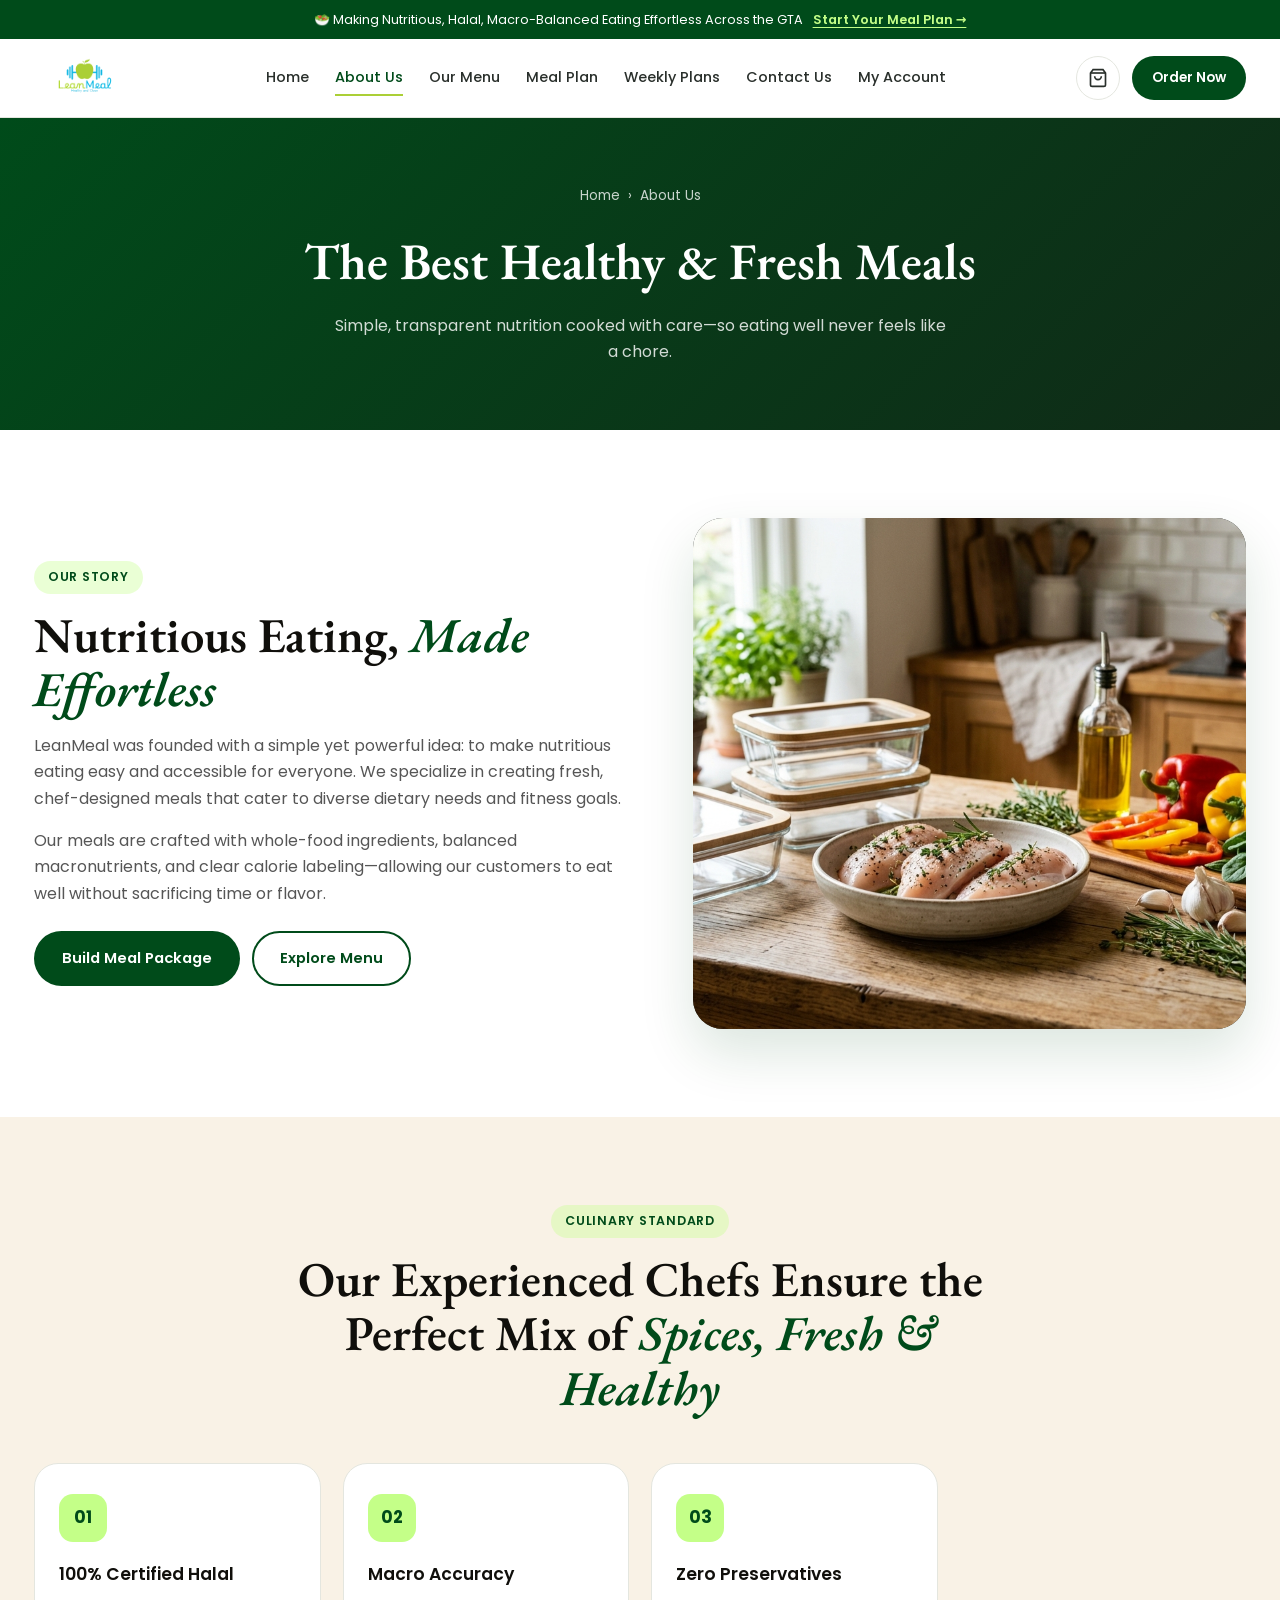
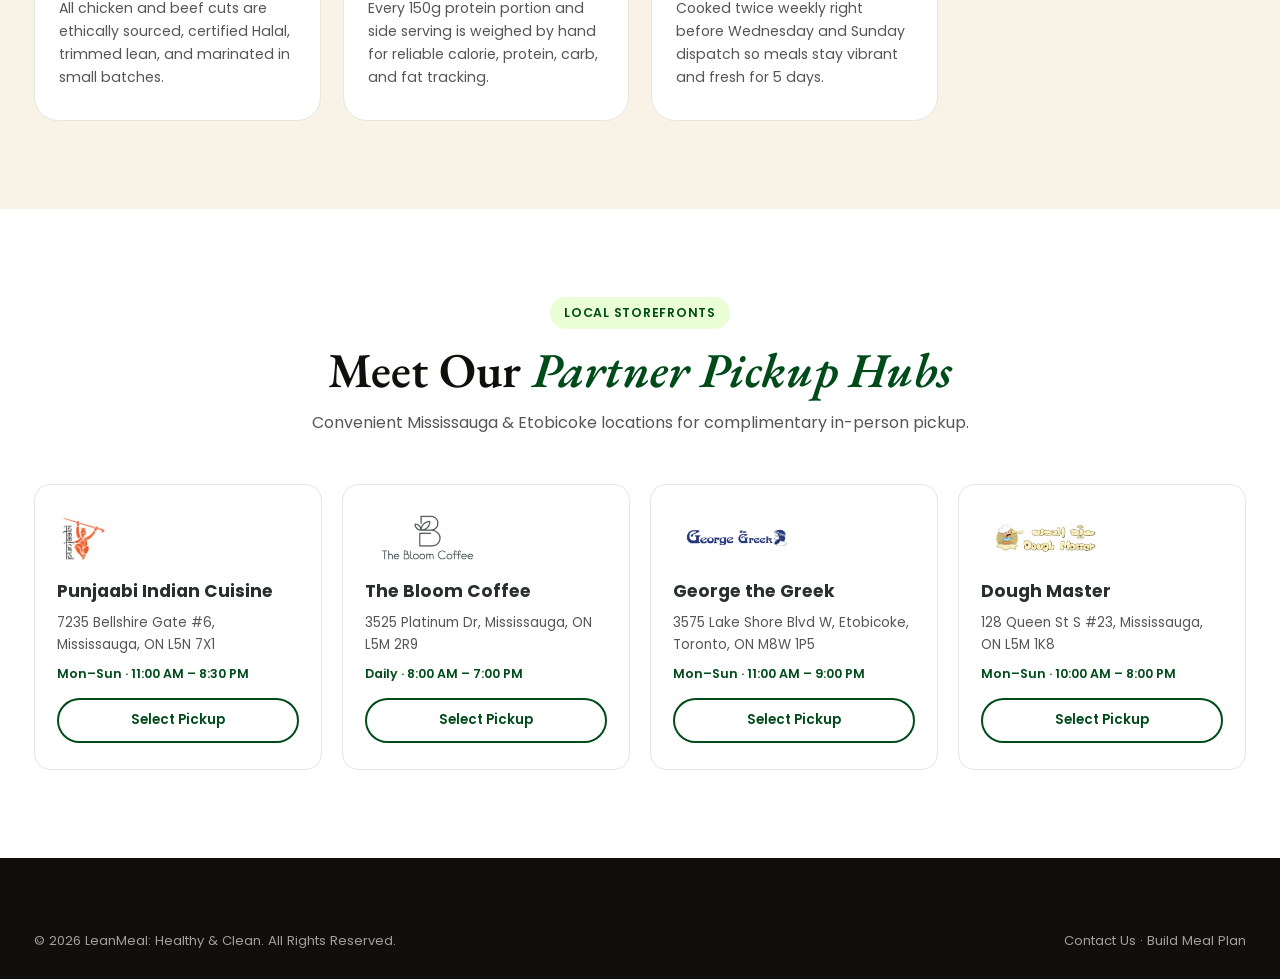
==== commit 4b20fe2d: "Add Lean Meal logo, partner logos, full homepage content, and Instagram Reels section" ====
--- a/about-us.html
+++ b/about-us.html
@@ -18,13 +18,8 @@
 
   <header class="lm-header">
     <div class="lm-container lm-header-inner">
-      <a href="index.html" class="lm-logo" aria-label="LeanMeal Home">
-        <svg width="36" height="36" viewBox="0 0 64 64" fill="none" aria-hidden="true">
-          <rect width="64" height="64" rx="16" fill="#004B1A"/>
-          <path d="M18 35C18 24.5066 26.5066 16 37 16H47V26C47 36.4934 38.4934 45 28 45H18V35Z" fill="#C4FF88"/>
-          <path d="M22 44C26 35 33 28 43 22" stroke="#004B1A" stroke-width="3.5" stroke-linecap="round"/>
-        </svg>
-        <div>LeanMeal <span class="lm-logo-sub">Healthy &amp; Clean</span></div>
+      <a href="index.html" class="lm-logo" aria-label="Lean Meal: Healthy &amp; Clean">
+        <img src="assets/images/logo.png" alt="Lean Meal: Healthy &amp; Clean" class="lm-logo-img" />
       </a>
 
       <nav class="lm-nav" aria-label="Primary">
@@ -150,8 +145,8 @@
         el.innerHTML = Data.partners.map(p => `
           <article class="lm-partner-card">
             <div>
-              <div class="lm-partner-badge">${App.escapeHtml(p.badge)}</div>
-              <h3 style="margin:14px 0 6px; font-size:1.08rem;">${App.escapeHtml(p.name)}</h3>
+              ${p.logo ? `<img src="${App.escapeHtml(p.logo)}" alt="${App.escapeHtml(p.name)}" class="lm-partner-logo" loading="lazy" />` : `<div class="lm-partner-badge">${App.escapeHtml(p.badge)}</div>`}
+              <h3 style="margin:6px 0 6px; font-size:1.08rem;">${App.escapeHtml(p.name)}</h3>
               <p style="margin:0 0 8px; font-size:0.84rem; color:var(--lm-muted);">${App.escapeHtml(p.address)}</p>
               <div style="font-size:0.78rem; font-weight:600; color:var(--lm-forest);">${App.escapeHtml(p.hours)}</div>
             </div>
--- a/assets/css/style.css
+++ b/assets/css/style.css
@@ -1716,3 +1716,52 @@
     flex-wrap: wrap;
   }
 }
+
+/* Brand Logo & Partner Logo Sizing */
+.lm-logo-img {
+  height: 48px;
+  width: auto;
+  object-fit: contain;
+  display: block;
+}
+
+.lm-partner-logo {
+  height: 54px;
+  width: auto;
+  max-width: 170px;
+  object-fit: contain;
+  margin-bottom: 12px;
+}
+
+/* Instagram Reels Feed Badges */
+.lm-ig-play {
+  position: absolute;
+  top: 12px;
+  right: 12px;
+  width: 34px;
+  height: 34px;
+  border-radius: 50%;
+  background: rgba(16, 15, 11, 0.72);
+  color: #ffffff;
+  border: 1.5px solid rgba(255, 255, 255, 0.7);
+  display: flex;
+  align-items: center;
+  justify-content: center;
+  backdrop-filter: blur(6px);
+  z-index: 2;
+}
+
+.lm-ig-cta-row {
+  text-align: center;
+  margin-top: 32px;
+  display: flex;
+  justify-content: center;
+  gap: 12px;
+  flex-wrap: wrap;
+}
+
+@media (max-width: 560px) {
+  .lm-logo-img {
+    height: 38px;
+  }
+}
